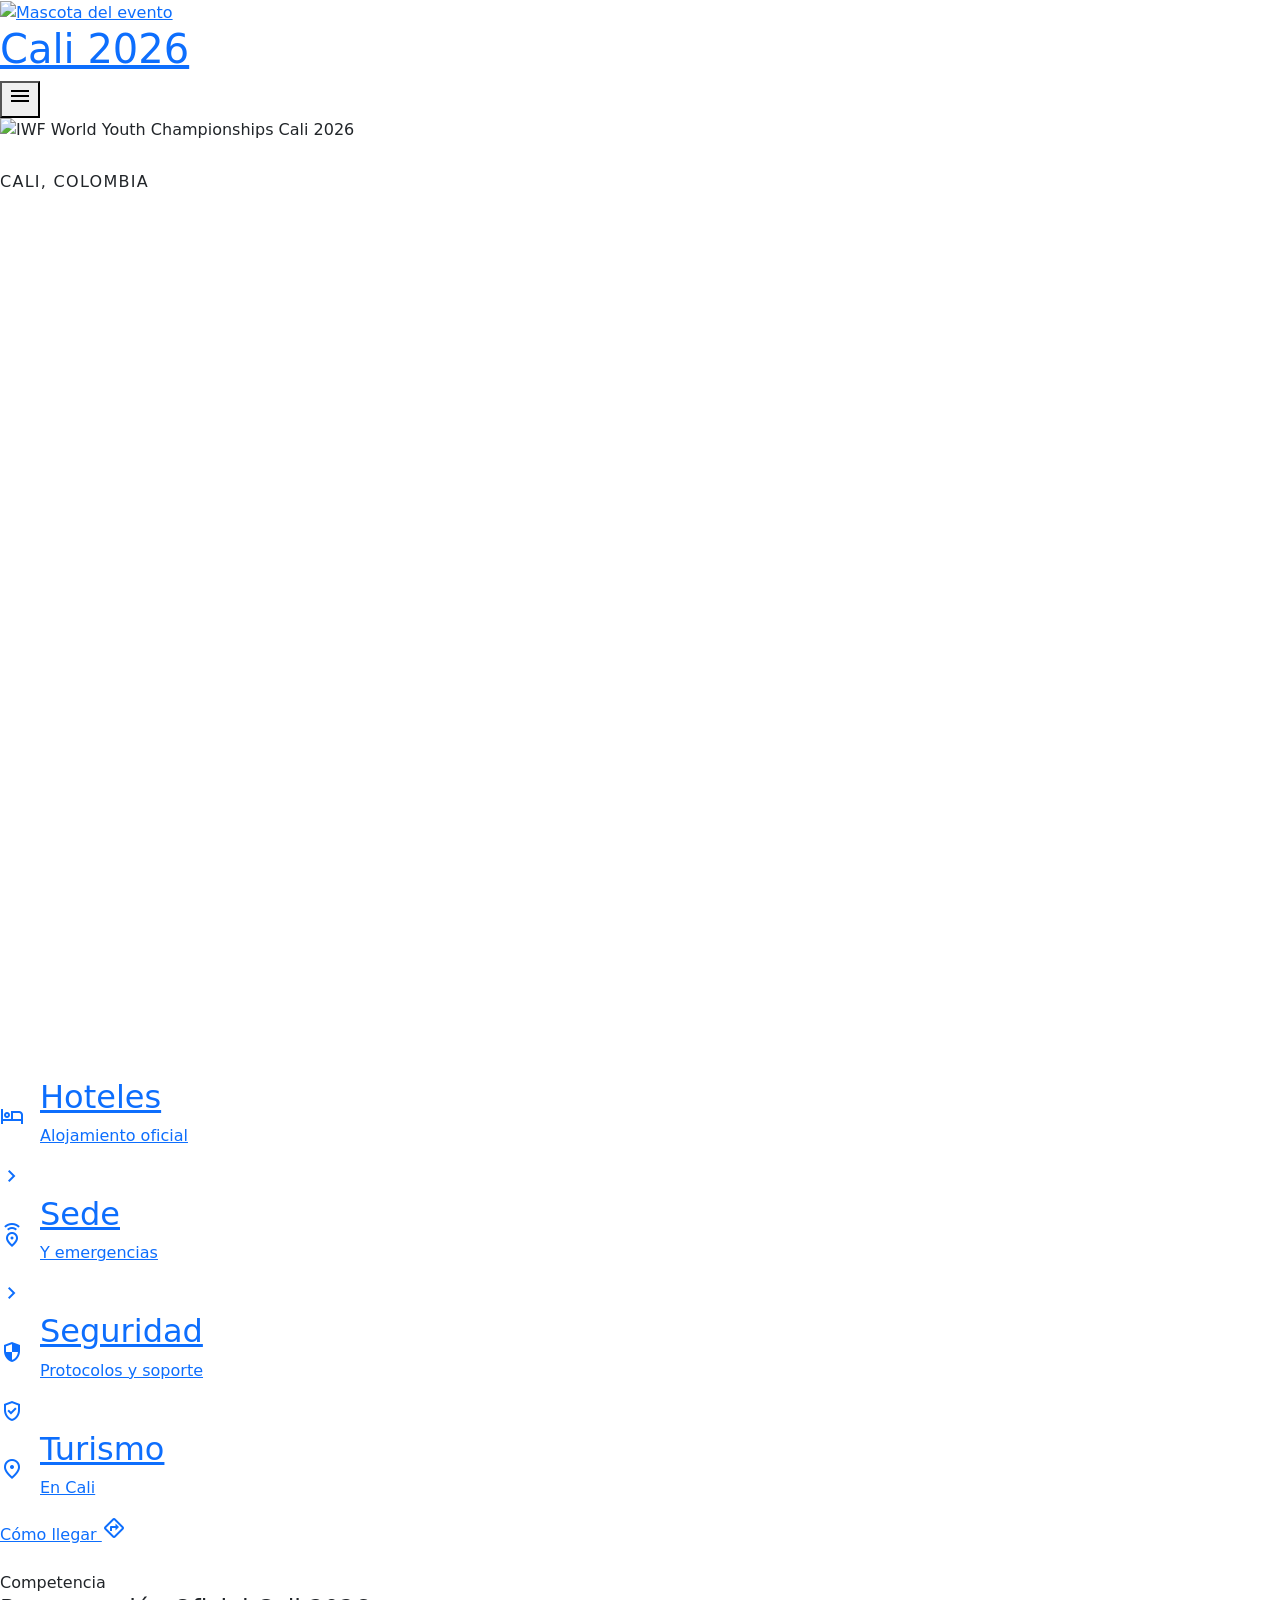
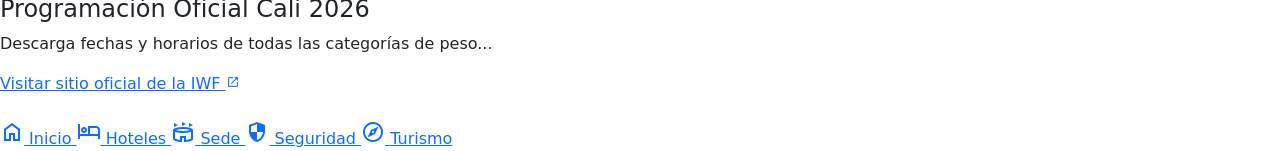
==== index.html @ cbebdb76 "Add files via upload" ====
<!DOCTYPE html>
<html lang="es">
<head>
<meta charset="UTF-8">
<meta name="viewport" content="width=device-width, initial-scale=1.0, maximum-scale=1.0, user-scalable=no">
<title>Cali 2026 | Inicio</title>

<link href="https://fonts.googleapis.com/css2?family=Lexend:wght@300;400;500;600;700;800;900&display=swap" rel="stylesheet">
<link href="https://fonts.googleapis.com/css2?family=Material+Symbols+Outlined:wght,FILL@100..700,0..1&display=swap" rel="stylesheet">
<link href="https://cdn.jsdelivr.net/npm/bootstrap@5.3.3/dist/css/bootstrap.min.css" rel="stylesheet">
<link rel="stylesheet" href="css/style.css">
</head>
<body>

<!-- TopAppBar -->
<header class="app-header">
  <a href="index.html" class="brand">
    <img src="https://lh3.googleusercontent.com/aida-public/[base64]" alt="Mascota del evento">
    <h1>Cali 2026</h1>
  </a>
  <button class="menu-btn" type="button" data-bs-toggle="offcanvas" data-bs-target="#menuLateral" aria-label="Abrir menú">
    <span class="material-symbols-outlined">menu</span>
  </button>
</header>

<!-- Menú lateral (solo informativo) -->
<div class="offcanvas offcanvas-end offcanvas-cali" tabindex="-1" id="menuLateral">
  <div class="offcanvas-header">
    <h5 class="offcanvas-title">Cali 2026</h5>
    <button type="button" class="btn-close btn-close-white" data-bs-dismiss="offcanvas" aria-label="Cerrar"></button>
  </div>
  <div class="offcanvas-body">
    <a href="index.html" class="active"><span class="material-symbols-outlined">home</span> Inicio</a>
    <a href="hoteles.html"><span class="material-symbols-outlined">hotel</span> Hoteles</a>
    <a href="sede.html"><span class="material-symbols-outlined">stadium</span> Sede</a>
    <a href="seguridad.html"><span class="material-symbols-outlined">security</span> Seguridad</a>
    <a href="turismo.html"><span class="material-symbols-outlined">explore</span> Turismo</a>
  </div>
</div>

<main>

  <!-- Hero -->
  <section class="hero" style="aspect-ratio: 4/3; background-color: var(--color-primary);">
    <img src="https://lh3.googleusercontent.com/aida-public/[base64]" alt="IWF World Youth Championships Cali 2026">
    <div class="hero-overlay"></div>
    <div class="hero-content">
      <p class="text-headline-md" style="color:#fff; margin:0;">Bienvenido al Campeonato Mundial Juvenil</p>
      <p class="text-label-lg" style="color:var(--color-secondary-fixed); margin-top:4px; text-transform:uppercase; letter-spacing:0.08em;">Cali, Colombia</p>
    </div>
  </section>

  <!-- Bento Grid -->
  <div class="bento-grid mb-4">
    <a href="hoteles.html" class="bento-card bento-hotels">
      <div class="d-flex align-items-center gap-3">
        <div class="bento-icon-wrap"><span class="material-symbols-outlined icon-fill">hotel</span></div>
        <div>
          <h2>Hoteles</h2>
          <p>Alojamiento oficial</p>
        </div>
      </div>
      <span class="material-symbols-outlined chevron">chevron_right</span>
    </a>

    <a href="sede.html" class="bento-card bento-venue">
      <div class="d-flex align-items-center gap-3">
        <div class="bento-icon-wrap"><span class="material-symbols-outlined icon-fill">emergency_share</span></div>
        <div>
          <h2>Sede</h2>
          <p>Y emergencias</p>
        </div>
      </div>
      <span class="material-symbols-outlined chevron">chevron_right</span>
    </a>

    <a href="seguridad.html" class="bento-card bento-security">
      <div class="d-flex align-items-center gap-3">
        <div class="bento-icon-wrap"><span class="material-symbols-outlined icon-fill">security</span></div>
        <div>
          <h2>Seguridad</h2>
          <p>Protocolos y soporte</p>
        </div>
      </div>
      <span class="material-symbols-outlined chevron">verified_user</span>
    </a>

    <a href="turismo.html" class="bento-card bento-tourism">
      <div class="d-flex align-items-center gap-3">
        <div class="bento-icon-wrap"><span class="material-symbols-outlined icon-fill">location_on</span></div>
        <div>
          <h2>Turismo</h2>
          <p>En Cali</p>
        </div>
      </div>
      <span class="directions-label">Cómo llegar <span class="material-symbols-outlined">directions</span></span>
    </a>
  </div>

  <!-- Sección secundaria -->
  <section class="mb-4">
    <div class="info-link-card">
      <span class="eyebrow">Competencia</span>
      <h4>Programación Oficial Cali 2026</h4>
      <p>Descarga fechas y horarios de todas las categorías de peso...</p>
      <a class="external-link" href="https://www.iwf.sport/" target="_blank" rel="noopener">
        Visitar sitio oficial de la IWF
        <span class="material-symbols-outlined" style="font-size:14px;">open_in_new</span>
      </a>
    </div>
  </section>

</main>

<!-- BottomNavBar -->
<nav class="bottom-nav">
  <a href="index.html" class="nav-item active">
    <span class="material-symbols-outlined">home</span>
    <span class="label">Inicio</span>
  </a>
  <a href="hoteles.html" class="nav-item">
    <span class="material-symbols-outlined">hotel</span>
    <span class="label">Hoteles</span>
  </a>
  <a href="sede.html" class="nav-item">
    <span class="material-symbols-outlined">stadium</span>
    <span class="label">Sede</span>
  </a>
  <a href="seguridad.html" class="nav-item">
    <span class="material-symbols-outlined">security</span>
    <span class="label">Seguridad</span>
  </a>
  <a href="turismo.html" class="nav-item">
    <span class="material-symbols-outlined">explore</span>
    <span class="label">Turismo</span>
  </a>
</nav>

<script src="https://cdn.jsdelivr.net/npm/bootstrap@5.3.3/dist/js/bootstrap.bundle.min.js"></script>
<script src="js/script.js"></script>
</body>
</html>
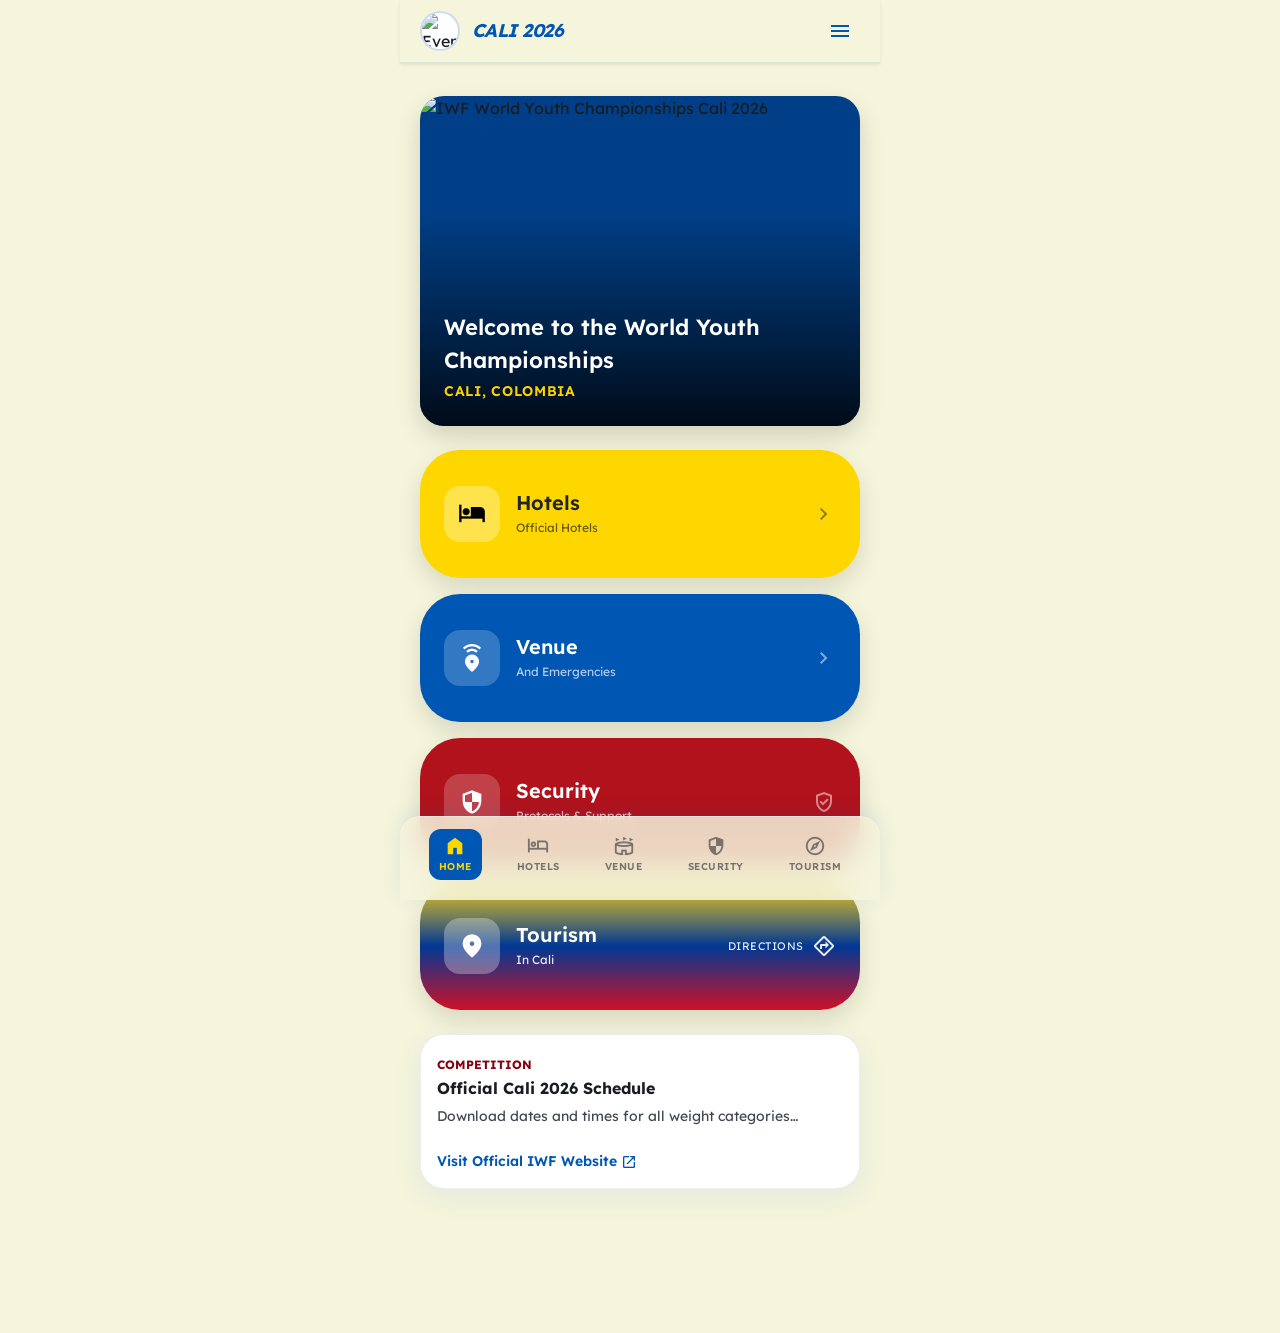
==== commit 736dfe29: "Add files via upload" ====
--- a/index.html
+++ b/index.html
@@ -1,138 +1,152 @@
 <!DOCTYPE html>
-<html lang="es">
+<html lang="en">
 <head>
 <meta charset="UTF-8">
-<meta name="viewport" content="width=device-width, initial-scale=1.0, maximum-scale=1.0, user-scalable=no">
-<title>Cali 2026 | Inicio</title>
-
+<title>Cali 2026 — IWF World Youth Championships</title>
+<meta name="viewport" content="width=device-width, initial-scale=1.0, maximum-scale=1.0, user-scalable=no, viewport-fit=cover">
+<link rel="preconnect" href="https://fonts.googleapis.com">
 <link href="https://fonts.googleapis.com/css2?family=Lexend:wght@300;400;500;600;700;800;900&display=swap" rel="stylesheet">
 <link href="https://fonts.googleapis.com/css2?family=Material+Symbols+Outlined:wght,FILL@100..700,0..1&display=swap" rel="stylesheet">
 <link href="https://cdn.jsdelivr.net/npm/bootstrap@5.3.3/dist/css/bootstrap.min.css" rel="stylesheet">
-<link rel="stylesheet" href="css/style.css">
+<link href="css/style.css" rel="stylesheet">
 </head>
-<body>
+<body data-page="home">
 
-<!-- TopAppBar -->
-<header class="app-header">
-  <a href="index.html" class="brand">
-    <img src="https://lh3.googleusercontent.com/aida-public/[base64]" alt="Mascota del evento">
-    <h1>Cali 2026</h1>
-  </a>
-  <button class="menu-btn" type="button" data-bs-toggle="offcanvas" data-bs-target="#menuLateral" aria-label="Abrir menú">
+<!-- Top App Bar -->
+<header class="app-topbar">
+  <div class="app-topbar__brand">
+    <div class="app-topbar__logo">
+      <img src="https://lh3.googleusercontent.com/aida-public/[base64]" alt="Event Mascot">
+    </div>
+    <h1 class="app-topbar__title">Cali 2026</h1>
+  </div>
+  <button class="app-topbar__menu-btn" type="button" data-bs-toggle="offcanvas" data-bs-target="#appMenu" aria-controls="appMenu">
     <span class="material-symbols-outlined">menu</span>
   </button>
 </header>
 
-<!-- Menú lateral (solo informativo) -->
-<div class="offcanvas offcanvas-end offcanvas-cali" tabindex="-1" id="menuLateral">
+<!-- Slide-out menu -->
+<div class="offcanvas offcanvas-end offcanvas-cali" tabindex="-1" id="appMenu">
   <div class="offcanvas-header">
-    <h5 class="offcanvas-title">Cali 2026</h5>
-    <button type="button" class="btn-close btn-close-white" data-bs-dismiss="offcanvas" aria-label="Cerrar"></button>
+    <h5 class="app-topbar__title mb-0">Cali 2026</h5>
+    <button type="button" class="btn-close" data-bs-dismiss="offcanvas" aria-label="Close"></button>
   </div>
-  <div class="offcanvas-body">
-    <a href="index.html" class="active"><span class="material-symbols-outlined">home</span> Inicio</a>
-    <a href="hoteles.html"><span class="material-symbols-outlined">hotel</span> Hoteles</a>
-    <a href="sede.html"><span class="material-symbols-outlined">stadium</span> Sede</a>
-    <a href="seguridad.html"><span class="material-symbols-outlined">security</span> Seguridad</a>
-    <a href="turismo.html"><span class="material-symbols-outlined">explore</span> Turismo</a>
+  <div class="offcanvas-body p-0">
+    <div class="list-group list-group-flush">
+      <a href="index.html" class="list-group-item is-active" data-page="home"><span class="material-symbols-outlined">home</span> Home</a>
+      <a href="hotels.html" class="list-group-item" data-page="hotels"><span class="material-symbols-outlined">hotel</span> Hotels</a>
+      <a href="venue.html" class="list-group-item" data-page="venue"><span class="material-symbols-outlined">stadium</span> Venue</a>
+      <a href="security.html" class="list-group-item" data-page="security"><span class="material-symbols-outlined">security</span> Security</a>
+      <a href="tourism.html" class="list-group-item" data-page="tourism"><span class="material-symbols-outlined">explore</span> Tourism</a>
+    </div>
   </div>
 </div>
 
-<main>
+<main class="app-main">
 
-  <!-- Hero -->
-  <section class="hero" style="aspect-ratio: 4/3; background-color: var(--color-primary);">
-    <img src="https://lh3.googleusercontent.com/aida-public/[base64]" alt="IWF World Youth Championships Cali 2026">
-    <div class="hero-overlay"></div>
-    <div class="hero-content">
-      <p class="text-headline-md" style="color:#fff; margin:0;">Bienvenido al Campeonato Mundial Juvenil</p>
-      <p class="text-label-lg" style="color:var(--color-secondary-fixed); margin-top:4px; text-transform:uppercase; letter-spacing:0.08em;">Cali, Colombia</p>
+  <!-- Hero Section -->
+  <section class="mb-4">
+    <div class="hero-banner" style="aspect-ratio: 4/3; background-color: var(--color-primary);">
+      <img src="https://lh3.googleusercontent.com/aida-public/[base64]" alt="IWF World Youth Championships Cali 2026">
+      <div class="hero-banner__overlay"></div>
+      <div class="hero-banner__content">
+        <p class="text-white mb-0" style="font-size: 1.375rem; font-weight: 600;">Welcome to the World Youth Championships</p>
+        <p class="mb-0 mt-1 text-uppercase" style="color: var(--color-secondary-container); font-size: 14px; font-weight: 600; letter-spacing: 0.05em;">Cali, Colombia</p>
+      </div>
     </div>
   </section>
 
-  <!-- Bento Grid -->
-  <div class="bento-grid mb-4">
-    <a href="hoteles.html" class="bento-card bento-hotels">
-      <div class="d-flex align-items-center gap-3">
-        <div class="bento-icon-wrap"><span class="material-symbols-outlined icon-fill">hotel</span></div>
-        <div>
-          <h2>Hoteles</h2>
-          <p>Alojamiento oficial</p>
+  <!-- Bento Grid Main Sections -->
+  <div class="row g-3">
+    <div class="col-12">
+      <a href="hotels.html" class="bento-tile bento-tile--yellow text-decoration-none">
+        <div class="d-flex align-items-center gap-3">
+          <div class="bento-tile__icon" style="background-color: rgba(255,255,255,0.3);"><span class="material-symbols-outlined icon-fill fs-3">hotel</span></div>
+          <div>
+            <h2 class="mb-1 fw-semibold fs-5 text-dark">Hotels</h2>
+            <p class="mb-0 text-dark" style="font-size:12px; opacity:0.7;">Official Hotels</p>
+          </div>
         </div>
-      </div>
-      <span class="material-symbols-outlined chevron">chevron_right</span>
-    </a>
-
-    <a href="sede.html" class="bento-card bento-venue">
-      <div class="d-flex align-items-center gap-3">
-        <div class="bento-icon-wrap"><span class="material-symbols-outlined icon-fill">emergency_share</span></div>
-        <div>
-          <h2>Sede</h2>
-          <p>Y emergencias</p>
+        <span class="material-symbols-outlined text-dark" style="opacity:0.5;">chevron_right</span>
+      </a>
+    </div>
+    <div class="col-12">
+      <a href="venue.html" class="bento-tile bento-tile--blue text-decoration-none">
+        <div class="d-flex align-items-center gap-3">
+          <div class="bento-tile__icon" style="background-color: rgba(255,255,255,0.2);"><span class="material-symbols-outlined icon-fill fs-3 text-white">emergency_share</span></div>
+          <div>
+            <h2 class="mb-1 fw-semibold fs-5 text-white">Venue</h2>
+            <p class="mb-0 text-white" style="font-size:12px; opacity:0.7;">And Emergencies</p>
+          </div>
         </div>
-      </div>
-      <span class="material-symbols-outlined chevron">chevron_right</span>
-    </a>
-
-    <a href="seguridad.html" class="bento-card bento-security">
-      <div class="d-flex align-items-center gap-3">
-        <div class="bento-icon-wrap"><span class="material-symbols-outlined icon-fill">security</span></div>
-        <div>
-          <h2>Seguridad</h2>
-          <p>Protocolos y soporte</p>
+        <span class="material-symbols-outlined text-white" style="opacity:0.5;">chevron_right</span>
+      </a>
+    </div>
+    <div class="col-12">
+      <a href="security.html" class="bento-tile bento-tile--red text-decoration-none">
+        <div class="d-flex align-items-center gap-3">
+          <div class="bento-tile__icon" style="background-color: rgba(255,255,255,0.2);"><span class="material-symbols-outlined icon-fill fs-3 text-white">security</span></div>
+          <div>
+            <h2 class="mb-1 fw-semibold fs-5 text-white">Security</h2>
+            <p class="mb-0 text-white" style="font-size:12px; opacity:0.7;">Protocols &amp; Support</p>
+          </div>
         </div>
-      </div>
-      <span class="material-symbols-outlined chevron">verified_user</span>
-    </a>
-
-    <a href="turismo.html" class="bento-card bento-tourism">
-      <div class="d-flex align-items-center gap-3">
-        <div class="bento-icon-wrap"><span class="material-symbols-outlined icon-fill">location_on</span></div>
-        <div>
-          <h2>Turismo</h2>
-          <p>En Cali</p>
+        <span class="material-symbols-outlined text-white" style="opacity:0.5;">verified_user</span>
+      </a>
+    </div>
+    <div class="col-12">
+      <a href="tourism.html" class="bento-tile bento-tile--flag text-decoration-none">
+        <div class="d-flex align-items-center gap-3">
+          <div class="bento-tile__icon" style="background-color: rgba(255,255,255,0.3);"><span class="material-symbols-outlined icon-fill fs-3 text-white">location_on</span></div>
+          <div>
+            <h2 class="mb-1 fw-semibold fs-5 text-white">Tourism</h2>
+            <p class="mb-0 text-white" style="font-size:12px; opacity:0.9;">In Cali</p>
+          </div>
         </div>
-      </div>
-      <span class="directions-label">Cómo llegar <span class="material-symbols-outlined">directions</span></span>
-    </a>
+        <div class="d-flex align-items-center gap-2">
+          <span class="text-white text-uppercase" style="font-size:11px; letter-spacing:0.05em; opacity:0.9;">Directions</span>
+          <span class="material-symbols-outlined text-white" style="opacity:0.9;">directions</span>
+        </div>
+      </a>
+    </div>
   </div>
 
-  <!-- Sección secundaria -->
-  <section class="mb-4">
-    <div class="info-link-card">
-      <span class="eyebrow">Competencia</span>
-      <h4>Programación Oficial Cali 2026</h4>
-      <p>Descarga fechas y horarios de todas las categorías de peso...</p>
-      <a class="external-link" href="https://www.iwf.sport/" target="_blank" rel="noopener">
-        Visitar sitio oficial de la IWF
-        <span class="material-symbols-outlined" style="font-size:14px;">open_in_new</span>
+  <!-- Secondary Info Section -->
+  <section class="mt-4 mb-4">
+    <div class="card-soft p-3">
+      <span class="fw-bold text-uppercase" style="color: var(--color-tertiary); font-size: 12px;">Competition</span>
+      <h4 class="fw-bold mt-1" style="font-size: 16px;">Official Cali 2026 Schedule</h4>
+      <p class="mt-1" style="color: var(--color-on-surface-variant); font-size: 14px;">Download dates and times for all weight categories…</p>
+      <a class="d-inline-flex align-items-center gap-1 mt-2" style="color: var(--color-primary-container); font-weight: 600; font-size: 14px;" href="https://www.iwf.sport/" target="_blank" rel="noopener">
+        Visit Official IWF Website
+        <span class="material-symbols-outlined" style="font-size: 16px;">open_in_new</span>
       </a>
     </div>
   </section>
 
 </main>
 
-<!-- BottomNavBar -->
-<nav class="bottom-nav">
-  <a href="index.html" class="nav-item active">
-    <span class="material-symbols-outlined">home</span>
-    <span class="label">Inicio</span>
+<!-- Bottom Navigation Bar -->
+<nav class="app-bottomnav">
+  <a href="index.html" class="app-bottomnav__item" data-page="home">
+    <span class="material-symbols-outlined icon-fill">home</span>
+    <span class="app-bottomnav__label">Home</span>
   </a>
-  <a href="hoteles.html" class="nav-item">
+  <a href="hotels.html" class="app-bottomnav__item" data-page="hotels">
     <span class="material-symbols-outlined">hotel</span>
-    <span class="label">Hoteles</span>
+    <span class="app-bottomnav__label">Hotels</span>
   </a>
-  <a href="sede.html" class="nav-item">
+  <a href="venue.html" class="app-bottomnav__item" data-page="venue">
     <span class="material-symbols-outlined">stadium</span>
-    <span class="label">Sede</span>
+    <span class="app-bottomnav__label">Venue</span>
   </a>
-  <a href="seguridad.html" class="nav-item">
+  <a href="security.html" class="app-bottomnav__item" data-page="security">
     <span class="material-symbols-outlined">security</span>
-    <span class="label">Seguridad</span>
+    <span class="app-bottomnav__label">Security</span>
   </a>
-  <a href="turismo.html" class="nav-item">
+  <a href="tourism.html" class="app-bottomnav__item" data-page="tourism">
     <span class="material-symbols-outlined">explore</span>
-    <span class="label">Turismo</span>
+    <span class="app-bottomnav__label">Tourism</span>
   </a>
 </nav>
 
--- a/css/style.css
+++ b/css/style.css
@@ -0,0 +1,520 @@
+/* ==========================================================================
+   Cali 2026 IWF World Youth Championships — Mobile Info Site
+   Design tokens taken 1:1 from the original Stitch mockups
+   ========================================================================== */
+
+:root {
+  /* Core palette */
+  --color-primary: #003f87;
+  --color-primary-container: #0056b3;
+  --color-on-primary: #ffffff;
+  --color-on-primary-container: #bbd0ff;
+
+  --color-secondary: #705d00;
+  --color-secondary-container: #fcd400;
+  --color-on-secondary: #ffffff;
+  --color-on-secondary-container: #6e5c00;
+  --color-on-secondary-fixed-variant: #544600;
+
+  --color-tertiary: #88000e;
+  --color-tertiary-container: #b1121b;
+  --color-on-tertiary: #ffffff;
+  --color-on-tertiary-container: #ffc0ba;
+
+  --color-accent-yellow: #ffd700;
+
+  --color-background: #f5f5dc; /* Soft Sepia */
+  --color-surface: #ffffff;
+  --color-surface-container: #ededf6;
+  --color-surface-container-low: #f2f3fc;
+  --color-surface-container-high: #e7e8f0;
+  --color-surface-container-lowest: #ffffff;
+
+  --color-on-background: #191c21;
+  --color-on-surface: #191c21;
+  --color-on-surface-variant: #424752;
+
+  --color-outline: #727784;
+  --color-outline-variant: #c2c6d4;
+
+  --color-error: #ba1a1a;
+
+  /* Typography */
+  --font-family-base: 'Lexend', sans-serif;
+
+  /* Radii */
+  --radius-sm: 0.25rem;
+  --radius-lg: 0.5rem;
+  --radius-xl: 0.75rem;
+  --radius-full: 9999px;
+
+  /* Spacing */
+  --space-container-margin: 20px;
+  --space-gutter: 12px;
+  --space-stack-sm: 4px;
+  --space-stack-md: 16px;
+  --space-stack-lg: 32px;
+}
+
+* {
+  box-sizing: border-box;
+}
+
+html, body {
+  margin: 0;
+  padding: 0;
+}
+
+body {
+  font-family: var(--font-family-base);
+  background-color: var(--color-background);
+  color: var(--color-on-background);
+  -webkit-font-smoothing: antialiased;
+  min-height: 100vh;
+  padding-bottom: 7.5rem;
+  /* Mobile-only canvas: content is capped and centered so it always
+     reads like a phone screen, even on wider viewports */
+  max-width: 480px;
+  margin-left: auto;
+  margin-right: auto;
+  position: relative;
+  overflow-x: hidden;
+}
+
+.material-symbols-outlined {
+  font-variation-settings: 'FILL' 0, 'wght' 400, 'GRAD' 0, 'opsz' 24;
+  vertical-align: middle;
+}
+
+.icon-fill {
+  font-variation-settings: 'FILL' 1, 'wght' 400, 'GRAD' 0, 'opsz' 24;
+}
+
+a {
+  text-decoration: none;
+  color: inherit;
+}
+
+/* ---------------------------------------------------------------------- */
+/* Top App Bar                                                            */
+/* ---------------------------------------------------------------------- */
+.app-topbar {
+  position: fixed;
+  top: 0;
+  left: 50%;
+  transform: translateX(-50%);
+  width: 100%;
+  max-width: 480px;
+  height: 64px;
+  display: flex;
+  align-items: center;
+  justify-content: space-between;
+  padding: 0 20px;
+  background-color: var(--color-background);
+  border-bottom: 2px solid rgba(0, 86, 179, 0.1);
+  box-shadow: 0 1px 3px rgba(0, 0, 0, 0.08);
+  z-index: 1030;
+}
+
+.app-topbar__brand {
+  display: flex;
+  align-items: center;
+  gap: 12px;
+}
+
+.app-topbar__logo {
+  width: 40px;
+  height: 40px;
+  border-radius: var(--radius-full);
+  overflow: hidden;
+  border: 2px solid rgba(0, 86, 179, 0.2);
+  background-color: #fff;
+  flex-shrink: 0;
+}
+
+.app-topbar__logo img {
+  width: 100%;
+  height: 100%;
+  object-fit: cover;
+}
+
+.app-topbar__title {
+  font-weight: 700;
+  font-style: italic;
+  text-transform: uppercase;
+  letter-spacing: -0.03em;
+  font-size: 1.15rem;
+  color: var(--color-primary-container);
+  margin: 0;
+}
+
+.app-topbar__menu-btn {
+  background: none;
+  border: none;
+  color: var(--color-primary-container);
+  display: flex;
+  align-items: center;
+  justify-content: center;
+  padding: 8px;
+  border-radius: var(--radius-full);
+  transition: transform 0.2s ease, background-color 0.2s ease;
+}
+
+.app-topbar__menu-btn:active {
+  transform: scale(0.92);
+  background-color: rgba(0, 86, 179, 0.08);
+}
+
+/* ---------------------------------------------------------------------- */
+/* Main content                                                           */
+/* ---------------------------------------------------------------------- */
+.app-main {
+  padding-top: 6rem;
+  padding-left: var(--space-container-margin);
+  padding-right: var(--space-container-margin);
+}
+
+/* ---------------------------------------------------------------------- */
+/* Bottom Navigation Bar                                                  */
+/* ---------------------------------------------------------------------- */
+.app-bottomnav {
+  position: fixed;
+  bottom: 0;
+  left: 50%;
+  transform: translateX(-50%);
+  width: 100%;
+  max-width: 480px;
+  z-index: 1030;
+  display: flex;
+  justify-content: space-around;
+  align-items: center;
+  padding: 12px 16px calc(env(safe-area-inset-bottom, 0px) + 20px);
+  background-color: rgba(245, 245, 220, 0.85);
+  backdrop-filter: blur(14px);
+  -webkit-backdrop-filter: blur(14px);
+  border-top: 1px solid rgba(255, 255, 255, 0.4);
+  border-radius: 20px 20px 0 0;
+  box-shadow: 0 -4px 20px rgba(0, 86, 179, 0.1);
+}
+
+.app-bottomnav__item {
+  display: flex;
+  flex-direction: column;
+  align-items: center;
+  justify-content: center;
+  gap: 2px;
+  padding: 6px 10px;
+  color: #78716c;
+  border-radius: var(--radius-xl);
+  transition: transform 0.2s ease, background-color 0.2s ease, color 0.2s ease;
+  cursor: pointer;
+  border: none;
+  background: none;
+}
+
+.app-bottomnav__item:active {
+  transform: scale(0.9);
+}
+
+.app-bottomnav__item .material-symbols-outlined {
+  font-size: 22px;
+}
+
+.app-bottomnav__label {
+  font-size: 10px;
+  font-weight: 600;
+  text-transform: uppercase;
+  letter-spacing: 0.05em;
+}
+
+.app-bottomnav__item.is-active {
+  color: var(--color-accent-yellow);
+  background-color: var(--color-primary-container);
+}
+
+/* ---------------------------------------------------------------------- */
+/* Reusable pieces                                                        */
+/* ---------------------------------------------------------------------- */
+.card-soft {
+  background-color: var(--color-surface);
+  border-radius: 1.5rem;
+  box-shadow: 0 8px 30px rgba(0, 86, 179, 0.08);
+  border: 1px solid rgba(194, 198, 212, 0.3);
+}
+
+.section-title {
+  font-weight: 600;
+  font-size: 1.375rem;
+  color: var(--color-primary-container);
+}
+
+.hero-banner {
+  position: relative;
+  border-radius: 1.5rem;
+  overflow: hidden;
+  box-shadow: 0 10px 25px rgba(0, 0, 0, 0.15);
+}
+
+.hero-banner img {
+  width: 100%;
+  height: 100%;
+  object-fit: cover;
+  display: block;
+}
+
+.hero-banner__overlay {
+  position: absolute;
+  inset: 0;
+  background: linear-gradient(to top, rgba(0, 0, 0, 0.82) 0%, transparent 65%);
+}
+
+.hero-banner__content {
+  position: absolute;
+  left: 0;
+  right: 0;
+  bottom: 0;
+  padding: 1.5rem;
+  z-index: 2;
+}
+
+.chip {
+  display: inline-block;
+  padding: 4px 12px;
+  border-radius: var(--radius-full);
+  font-size: 12px;
+  font-weight: 600;
+  letter-spacing: 0.05em;
+  text-transform: uppercase;
+}
+
+.chip-yellow {
+  background-color: var(--color-secondary-container);
+  color: var(--color-on-secondary-container);
+}
+
+/* Bento home grid tiles */
+.bento-tile {
+  border-radius: 2.5rem;
+  padding: 1.5rem;
+  height: 8rem;
+  display: flex;
+  align-items: center;
+  justify-content: space-between;
+  box-shadow: 0 10px 25px rgba(0, 0, 0, 0.12);
+  transition: transform 0.15s ease;
+  border: none;
+  width: 100%;
+  text-align: left;
+}
+
+.bento-tile:active {
+  transform: scale(0.96);
+}
+
+.bento-tile__icon {
+  width: 3.5rem;
+  height: 3.5rem;
+  border-radius: 1rem;
+  display: flex;
+  align-items: center;
+  justify-content: center;
+  flex-shrink: 0;
+}
+
+.bento-tile--yellow { background-color: var(--color-accent-yellow); color: #000; }
+.bento-tile--blue { background-color: var(--color-primary-container); color: #fff; }
+.bento-tile--red { background-color: var(--color-tertiary-container); color: #fff; }
+.bento-tile--flag {
+  background: linear-gradient(to bottom, #fcd116 0%, #003893 50%, #ce1126 100%);
+  color: #fff;
+}
+
+/* Info list rows (safety) */
+.info-row {
+  background-color: var(--color-surface);
+  border-radius: 1rem;
+  padding: 1rem;
+  border: 1px solid rgba(30, 58, 138, 0.05);
+  box-shadow: 0 1px 4px rgba(0, 0, 0, 0.04);
+  display: flex;
+  align-items: center;
+  gap: 1rem;
+}
+
+.info-row__icon {
+  width: 2.5rem;
+  height: 2.5rem;
+  border-radius: 0.75rem;
+  display: flex;
+  align-items: center;
+  justify-content: center;
+  flex-shrink: 0;
+}
+
+/* Hotel / venue cards */
+.detail-card {
+  background-color: var(--color-surface);
+  border-radius: 1.5rem;
+  box-shadow: 0 8px 30px rgba(0, 86, 179, 0.06);
+  border: 1px solid rgba(194, 198, 212, 0.3);
+  overflow: hidden;
+}
+
+.detail-card__body {
+  padding: 1.5rem;
+}
+
+.border-accent-primary { border-left: 8px solid var(--color-primary-container); }
+.border-accent-yellow { border-left: 8px solid var(--color-secondary-container); }
+
+.stat-box {
+  background-color: var(--color-surface-container-low);
+  border-radius: 1rem;
+  padding: 0.75rem;
+  border: 1px solid rgba(0, 86, 179, 0.05);
+}
+
+.btn-app-primary {
+  width: 100%;
+  background-color: var(--color-primary-container);
+  color: #fff;
+  border: none;
+  border-radius: 1rem;
+  padding: 1rem;
+  font-weight: 600;
+  font-size: 14px;
+  letter-spacing: 0.05em;
+  text-transform: uppercase;
+  display: flex;
+  align-items: center;
+  justify-content: center;
+  gap: 0.5rem;
+  box-shadow: 0 8px 15px rgba(0, 86, 179, 0.2);
+  transition: transform 0.15s ease, opacity 0.15s ease;
+}
+
+.btn-app-primary:active { transform: scale(0.96); opacity: 0.9; }
+
+.btn-app-secondary {
+  width: 100%;
+  background-color: var(--color-secondary-container);
+  color: var(--color-on-secondary-container);
+  border: none;
+  border-radius: 1rem;
+  padding: 1rem;
+  font-weight: 600;
+  font-size: 14px;
+  letter-spacing: 0.05em;
+  text-transform: uppercase;
+  display: flex;
+  align-items: center;
+  justify-content: center;
+  gap: 0.5rem;
+  box-shadow: 0 8px 15px rgba(252, 212, 0, 0.2);
+  transition: transform 0.15s ease, opacity 0.15s ease;
+}
+
+.btn-app-secondary:active { transform: scale(0.96); opacity: 0.9; }
+
+/* Schedule tables */
+.schedule-table {
+  width: 100%;
+  font-size: 9px;
+  text-align: center;
+  border-collapse: collapse;
+}
+
+.schedule-table th, .schedule-table td {
+  padding: 4px 2px;
+  border: 1px solid var(--color-outline-variant);
+}
+
+.schedule-table thead {
+  background-color: var(--color-surface-container-high);
+  color: var(--color-on-surface-variant);
+  text-transform: uppercase;
+}
+
+.schedule-table td.cell-strong {
+  font-weight: 700;
+}
+
+.schedule-table td.cell-shaded {
+  background-color: var(--color-surface-container-low);
+}
+
+/* Tourism / gastronomy cards */
+.poi-card {
+  background-color: var(--color-surface);
+  border-radius: 1rem;
+  padding: 1.25rem;
+  box-shadow: 0 4px 20px -2px rgba(0, 86, 179, 0.1);
+  display: flex;
+  align-items: center;
+  gap: 1rem;
+}
+
+.poi-card__icon {
+  width: 4rem;
+  height: 4rem;
+  border-radius: 0.75rem;
+  display: flex;
+  align-items: center;
+  justify-content: center;
+  flex-shrink: 0;
+}
+
+.poi-card--stacked {
+  flex-direction: column;
+  align-items: flex-start;
+  min-height: 160px;
+}
+
+.poi-card--stacked .poi-card__icon {
+  width: 2.5rem;
+  height: 2.5rem;
+}
+
+.toast-note {
+  position: fixed;
+  bottom: 6.5rem;
+  left: 50%;
+  transform: translateX(-50%) translateY(20px);
+  background-color: var(--color-on-background);
+  color: #fff;
+  padding: 10px 20px;
+  border-radius: var(--radius-full);
+  font-size: 13px;
+  font-weight: 500;
+  opacity: 0;
+  pointer-events: none;
+  transition: opacity 0.25s ease, transform 0.25s ease;
+  z-index: 2000;
+  white-space: nowrap;
+}
+
+.toast-note.is-visible {
+  opacity: 1;
+  transform: translateX(-50%) translateY(0);
+}
+
+/* Offcanvas menu tweaks */
+.offcanvas-cali .offcanvas-header,
+.offcanvas-cali .offcanvas-body {
+  background-color: var(--color-background);
+}
+
+.offcanvas-cali .list-group-item {
+  background-color: transparent;
+  border-color: rgba(194, 198, 212, 0.4);
+  font-weight: 500;
+  color: var(--color-on-background);
+  display: flex;
+  align-items: center;
+  gap: 0.75rem;
+}
+
+.offcanvas-cali .list-group-item.is-active {
+  color: var(--color-primary-container);
+  font-weight: 700;
+}
